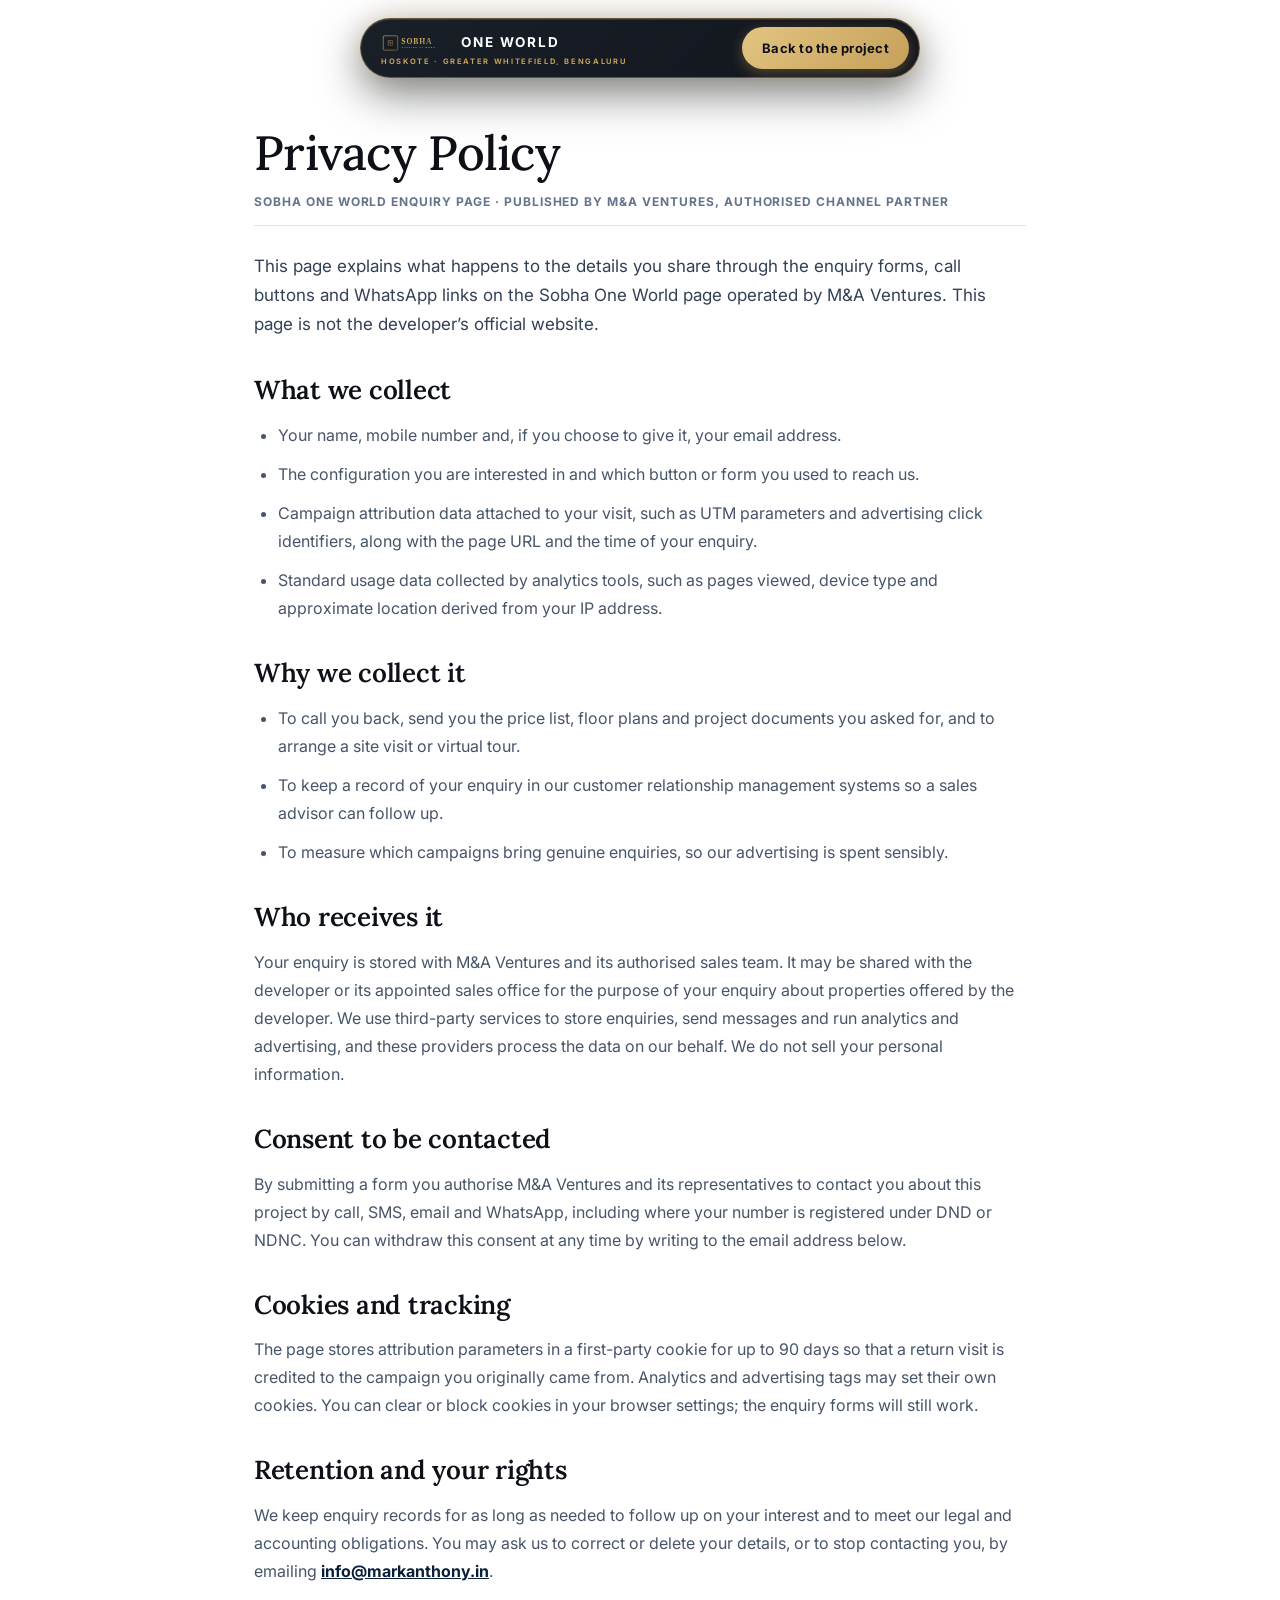
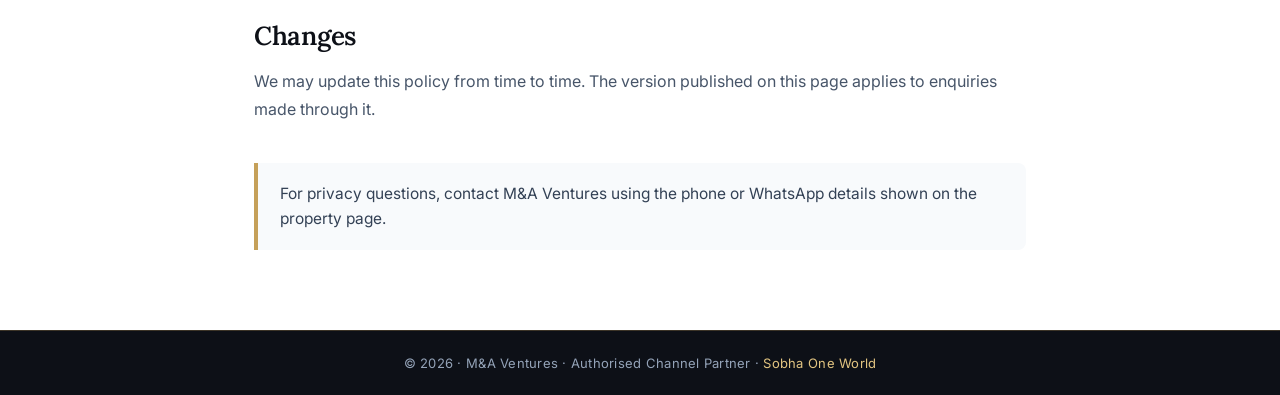
==== privacy-policy.html @ 135b9d9a "first commit" ====
<!DOCTYPE html>
<html lang="en-IN">
<head>
  <meta charset="UTF-8">
  <meta name="viewport" content="width=device-width, initial-scale=1.0">
  <meta name="theme-color" content="#12151c">
  <meta name="description" content="Privacy policy for enquiries submitted through this property information page. Published by M&amp;A Ventures, Authorised Channel Partner for Sobha One World.">
  <title>Privacy Policy | Sobha One World · M&amp;A Ventures</title>
  <link rel="preconnect" href="https://fonts.googleapis.com">
  <link rel="preconnect" href="https://fonts.gstatic.com" crossorigin>
  <link rel="stylesheet" href="https://fonts.googleapis.com/css2?family=Inter:wght@400;500;600;700&family=Lora:ital,wght@0,400;0,500;0,600;0,700;1,400;1,600&display=swap">
  <style>
    :root {
      --navy: #151b24;
      --navy-dark: #0d1017;
      --gold: #c5a059;
      --gold-light: #e2c481;
      --gold-deep: #b38f4d;
      --serif: "Lora", Georgia, "Times New Roman", serif;
      --sans: "Inter", -apple-system, BlinkMacSystemFont, "Segoe UI", Roboto, sans-serif;
    }

    *, *::before, *::after {
      box-sizing: border-box;
    }

    /* Hide scrollbars across all browsers */
    html,
    body {
      scrollbar-width: none !important;
      -ms-overflow-style: none !important;
    }

    ::-webkit-scrollbar,
    *::-webkit-scrollbar,
    html::-webkit-scrollbar,
    body::-webkit-scrollbar {
      display: none !important;
      width: 0 !important;
      height: 0 !important;
    }

    body {
      margin: 0;
      padding: 0;
      background-color: #ffffff;
      color: #24364b;
      min-height: 100vh;
      display: flex;
      flex-direction: column;
      font-family: var(--sans);
      -webkit-font-smoothing: antialiased;
      -moz-osx-font-smoothing: grayscale;
    }

    /* ==========================================================================
       Compact Floating Capsule Navbar (Exact 60px height matching landing page)
       ========================================================================== */
    .capsule-header {
      position: fixed;
      top: 18px;
      left: 50%;
      transform: translateX(-50%);
      z-index: 1000;
      width: min(560px, calc(100% - 24px));
      pointer-events: auto;
    }

    .capsule-shell {
      display: flex;
      align-items: center;
      justify-content: space-between;
      gap: 18px;
      height: 60px;
      padding: 0 10px 0 20px;
      border-radius: 9999px;
      background: linear-gradient(135deg, rgba(21, 27, 36, 0.98) 0%, rgba(13, 16, 23, 0.98) 100%);
      border: 1.5px solid rgba(197, 160, 89, 0.45);
      box-shadow:
        0 16px 44px rgba(6, 9, 14, 0.5),
        0 0 24px rgba(197, 160, 89, 0.25),
        inset 0 1px 0 rgba(255, 255, 255, 0.12);
      backdrop-filter: blur(20px);
      -webkit-backdrop-filter: blur(20px);
    }

    .capsule-brand {
      display: flex;
      flex-direction: column;
      justify-content: center;
      text-decoration: none;
      min-width: 0;
    }

    .brand-title-wrap {
      display: inline-flex;
      align-items: center;
      gap: 8px;
      line-height: 1;
    }

    .brand-sobha-svg {
      width: 72px;
      height: 24px;
      object-fit: contain;
    }

    .brand-project-text {
      font-size: 13.5px;
      font-weight: 700;
      letter-spacing: 0.14em;
      color: #ffffff;
      white-space: nowrap;
    }

    .capsule-subtitle {
      font-family: var(--sans);
      font-size: 7.5px;
      font-weight: 700;
      letter-spacing: 0.22em;
      text-transform: uppercase;
      color: #c5a059;
      line-height: 1;
      margin-top: 3px;
      white-space: nowrap;
      overflow: hidden;
      text-overflow: ellipsis;
    }

    .capsule-back-btn {
      display: inline-flex;
      align-items: center;
      justify-content: center;
      height: 42px;
      padding: 0 20px;
      border-radius: 9999px;
      background: linear-gradient(135deg, var(--gold-light) 0%, var(--gold) 100%);
      color: var(--navy-dark);
      font-family: var(--sans);
      font-size: 13px;
      font-weight: 700;
      letter-spacing: 0.02em;
      text-decoration: none;
      white-space: nowrap;
      flex-shrink: 0;
      box-shadow: 0 4px 14px rgba(197, 160, 89, 0.35);
      transition: transform 0.2s ease, box-shadow 0.2s ease, filter 0.2s ease;
    }

    .capsule-back-btn:hover,
    .capsule-back-btn:focus-visible {
      transform: translateY(-1px);
      filter: brightness(1.05);
      box-shadow: 0 6px 18px rgba(197, 160, 89, 0.5);
      outline: none;
    }

    /* Centered Privacy Policy Content */
    .privacy-content-wrap {
      flex: 1 0 auto;
      max-width: 820px;
      width: 100%;
      margin: 0 auto;
      padding: 125px 24px 64px;
      box-sizing: border-box;
    }

    .privacy-heading {
      font-family: var(--serif);
      font-size: clamp(38px, 5.2vw, 48px);
      font-weight: 500;
      color: var(--navy-dark);
      letter-spacing: -0.015em;
      line-height: 1.18;
      margin: 0 0 12px;
    }

    .privacy-eyebrow {
      font-size: 12px;
      font-weight: 700;
      letter-spacing: 0.08em;
      text-transform: uppercase;
      color: #64748b;
      margin: 0 0 26px;
      padding-bottom: 16px;
      border-bottom: 1px solid rgba(197, 160, 89, 0.3);
    }

    .privacy-intro {
      font-size: 17px;
      line-height: 1.72;
      color: #334155;
      margin: 0 0 32px;
    }

    .policy-section {
      margin-top: 34px;
    }

    .policy-section h2 {
      font-family: var(--serif);
      font-size: clamp(22px, 3.2vw, 26px);
      font-weight: 600;
      color: var(--navy-dark);
      letter-spacing: -0.01em;
      margin: 0 0 14px;
      line-height: 1.3;
    }

    .policy-section p {
      font-size: 16px;
      line-height: 1.75;
      color: #475569;
      margin: 0 0 16px;
    }

    .policy-section ul {
      margin: 0 0 20px;
      padding-left: 24px;
    }

    .policy-section li {
      font-size: 16px;
      line-height: 1.75;
      color: #475569;
      margin-bottom: 11px;
    }

    .policy-contact-box {
      margin-top: 40px;
      padding: 18px 22px;
      background: #f8fafc;
      border-left: 4px solid var(--gold);
      border-radius: 0 8px 8px 0;
      font-size: 15.5px;
      line-height: 1.65;
      color: #334155;
    }

    /* Footer */
    .privacy-footer {
      flex-shrink: 0;
      background: var(--navy-dark);
      color: #94a3b8;
      padding: 24px 20px;
      text-align: center;
      font-size: 13px;
      letter-spacing: 0.02em;
      border-top: 1px solid rgba(197, 160, 89, 0.25);
    }

    .privacy-footer a {
      color: var(--gold-light);
      text-decoration: none;
    }

    .privacy-footer a:hover {
      text-decoration: underline;
    }

    /* Responsive */
    @media (max-width: 600px) {
      .capsule-header {
        top: 10px;
        width: calc(100% - 16px);
      }

      .capsule-shell {
        height: 52px;
        padding: 0 8px 0 14px;
        gap: 12px;
      }

      .brand-sobha-svg {
        width: 60px;
        height: 20px;
      }

      .brand-project-text {
        font-size: 11.5px;
      }

      .capsule-subtitle {
        font-size: 6px;
        font-weight: 700;
        letter-spacing: 0.14em;
        color: #c5a059;
      }

      .capsule-back-btn {
        height: 36px;
        padding: 0 14px;
        font-size: 11.5px;
      }

      .privacy-content-wrap {
        padding: 95px 18px 48px;
      }

      .privacy-heading {
        font-size: 32px;
      }

      .privacy-intro {
        font-size: 15.5px;
      }

      .policy-section h2 {
        font-size: 21px;
      }

      .policy-section p,
      .policy-section li {
        font-size: 15px;
      }
    }
  </style>
</head>
<body>

  <!-- Centered Navbar: Sobha One World address + Back to project button (Exact 60px height) -->
  <header class="capsule-header">
    <div class="capsule-shell">
      <a class="capsule-brand" href="./" aria-label="Back to Sobha One World property page">
        <div class="brand-title-wrap">
          <img class="brand-sobha-svg" src="assets/sobha-logo.svg" alt="SOBHA" aria-hidden="true" width="72" height="24">
          <span class="brand-project-text">ONE WORLD</span>
        </div>
        <span class="capsule-subtitle">HOSKOTE · GREATER WHITEFIELD, BENGALURU</span>
      </a>
      <a class="capsule-back-btn" href="./">Back to the project</a>
    </div>
  </header>

  <!-- Centered Privacy Policy Content with enhanced readability font sizing -->
  <main class="privacy-content-wrap">
    <h1 class="privacy-heading">Privacy Policy</h1>
    <p class="privacy-eyebrow">SOBHA ONE WORLD ENQUIRY PAGE · PUBLISHED BY M&amp;A VENTURES, AUTHORISED CHANNEL PARTNER</p>
    <p class="privacy-intro">This page explains what happens to the details you share through the enquiry forms, call buttons and WhatsApp links on the Sobha One World page operated by M&amp;A Ventures. This page is not the developer’s official website.</p>

    <section class="policy-section">
      <h2>What we collect</h2>
      <ul>
        <li>Your name, mobile number and, if you choose to give it, your email address.</li>
        <li>The configuration you are interested in and which button or form you used to reach us.</li>
        <li>Campaign attribution data attached to your visit, such as UTM parameters and advertising click identifiers, along with the page URL and the time of your enquiry.</li>
        <li>Standard usage data collected by analytics tools, such as pages viewed, device type and approximate location derived from your IP address.</li>
      </ul>
    </section>

    <section class="policy-section">
      <h2>Why we collect it</h2>
      <ul>
        <li>To call you back, send you the price list, floor plans and project documents you asked for, and to arrange a site visit or virtual tour.</li>
        <li>To keep a record of your enquiry in our customer relationship management systems so a sales advisor can follow up.</li>
        <li>To measure which campaigns bring genuine enquiries, so our advertising is spent sensibly.</li>
      </ul>
    </section>

    <section class="policy-section">
      <h2>Who receives it</h2>
      <p>Your enquiry is stored with M&amp;A Ventures and its authorised sales team. It may be shared with the developer or its appointed sales office for the purpose of your enquiry about properties offered by the developer. We use third-party services to store enquiries, send messages and run analytics and advertising, and these providers process the data on our behalf. We do not sell your personal information.</p>
    </section>

    <section class="policy-section">
      <h2>Consent to be contacted</h2>
      <p>By submitting a form you authorise M&amp;A Ventures and its representatives to contact you about this project by call, SMS, email and WhatsApp, including where your number is registered under DND or NDNC. You can withdraw this consent at any time by writing to the email address below.</p>
    </section>

    <section class="policy-section">
      <h2>Cookies and tracking</h2>
      <p>The page stores attribution parameters in a first-party cookie for up to 90 days so that a return visit is credited to the campaign you originally came from. Analytics and advertising tags may set their own cookies. You can clear or block cookies in your browser settings; the enquiry forms will still work.</p>
    </section>

    <section class="policy-section">
      <h2>Retention and your rights</h2>
      <p>We keep enquiry records for as long as needed to follow up on your interest and to meet our legal and accounting obligations. You may ask us to correct or delete your details, or to stop contacting you, by emailing <a style="color: #0a203a; font-weight: 700; text-decoration: underline;" href="mailto:info@markanthony.in">info@markanthony.in</a>.</p>
    </section>

    <section class="policy-section">
      <h2>Changes</h2>
      <p>We may update this policy from time to time. The version published on this page applies to enquiries made through it.</p>
    </section>

    <p class="policy-contact-box">For privacy questions, contact M&amp;A Ventures using the phone or WhatsApp details shown on the property page.</p>
  </main>

  <!-- Clean Branded Footer -->
  <footer class="privacy-footer">
    &copy; <span id="policy-year">2026</span> · M&amp;A Ventures · Authorised Channel Partner · <a href="./">Sobha One World</a>
  </footer>

  <script>
    (() => {
      "use strict";
      const yr = document.getElementById("policy-year");
      if (yr) yr.textContent = new Date().getFullYear();
    })();
  </script>
</body>
</html>
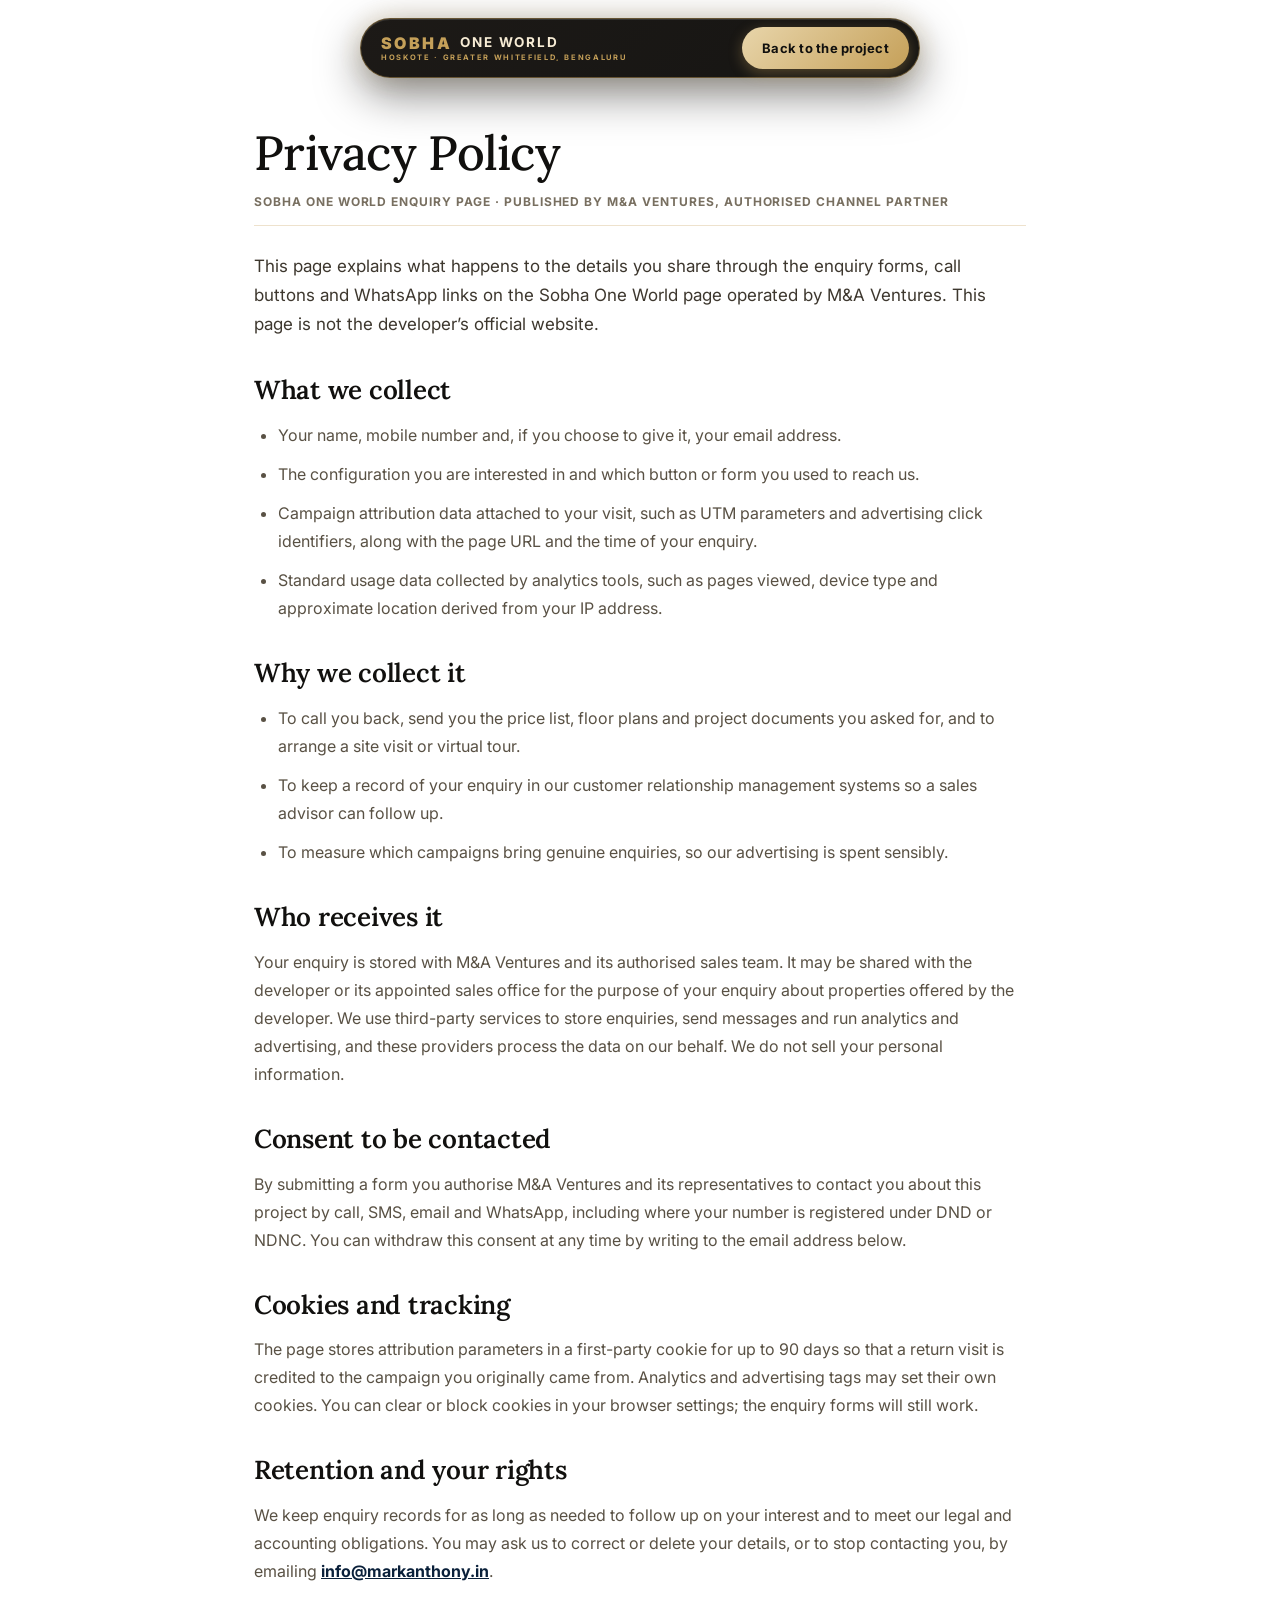
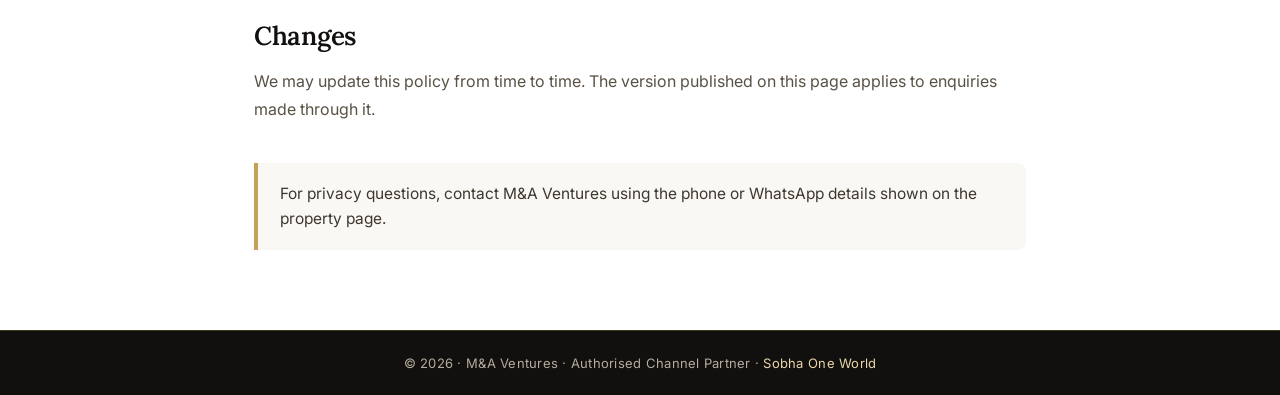
==== commit 2b57c3ac: "landing page for Sobha One World with official theme and verified data" ====
--- a/privacy-policy.html
+++ b/privacy-policy.html
@@ -3,7 +3,7 @@
 <head>
   <meta charset="UTF-8">
   <meta name="viewport" content="width=device-width, initial-scale=1.0">
-  <meta name="theme-color" content="#12151c">
+  <meta name="theme-color" content="#11100e">
   <meta name="description" content="Privacy policy for enquiries submitted through this property information page. Published by M&amp;A Ventures, Authorised Channel Partner for Sobha One World.">
   <title>Privacy Policy | Sobha One World · M&amp;A Ventures</title>
   <link rel="preconnect" href="https://fonts.googleapis.com">
@@ -11,10 +11,10 @@
   <link rel="stylesheet" href="https://fonts.googleapis.com/css2?family=Inter:wght@400;500;600;700&family=Lora:ital,wght@0,400;0,500;0,600;0,700;1,400;1,600&display=swap">
   <style>
     :root {
-      --navy: #151b24;
-      --navy-dark: #0d1017;
+      --charcoal: #181613;
+      --charcoal-dark: #11100e;
       --gold: #c5a059;
-      --gold-light: #e2c481;
+      --gold-light: #e8d5aa;
       --gold-deep: #b38f4d;
       --serif: "Lora", Georgia, "Times New Roman", serif;
       --sans: "Inter", -apple-system, BlinkMacSystemFont, "Segoe UI", Roboto, sans-serif;
@@ -44,7 +44,7 @@
       margin: 0;
       padding: 0;
       background-color: #ffffff;
-      color: #24364b;
+      color: #2c2721;
       min-height: 100vh;
       display: flex;
       flex-direction: column;
@@ -74,10 +74,10 @@
       height: 60px;
       padding: 0 10px 0 20px;
       border-radius: 9999px;
-      background: linear-gradient(135deg, rgba(21, 27, 36, 0.98) 0%, rgba(13, 16, 23, 0.98) 100%);
+      background: linear-gradient(135deg, rgba(24, 21, 18, 0.98) 0%, rgba(17, 16, 14, 0.98) 100%);
       border: 1.5px solid rgba(197, 160, 89, 0.45);
       box-shadow:
-        0 16px 44px rgba(6, 9, 14, 0.5),
+        0 16px 44px rgba(15, 14, 12, 0.5),
         0 0 24px rgba(197, 160, 89, 0.25),
         inset 0 1px 0 rgba(255, 255, 255, 0.12);
       backdrop-filter: blur(20px);
@@ -99,17 +99,21 @@
       line-height: 1;
     }
 
-    .brand-sobha-svg {
-      width: 72px;
-      height: 24px;
-      object-fit: contain;
+    .brand-builder-text {
+      font-size: 16px;
+      font-weight: 900;
+      letter-spacing: 0.15em;
+      color: #c5a059;
+      text-transform: uppercase;
+      white-space: nowrap;
     }
 
     .brand-project-text {
       font-size: 13.5px;
       font-weight: 700;
       letter-spacing: 0.14em;
-      color: #ffffff;
+      color: #f7ecd5;
+      text-transform: uppercase;
       white-space: nowrap;
     }
 
@@ -135,7 +139,7 @@
       padding: 0 20px;
       border-radius: 9999px;
       background: linear-gradient(135deg, var(--gold-light) 0%, var(--gold) 100%);
-      color: var(--navy-dark);
+      color: var(--charcoal-dark);
       font-family: var(--sans);
       font-size: 13px;
       font-weight: 700;
@@ -169,7 +173,7 @@
       font-family: var(--serif);
       font-size: clamp(38px, 5.2vw, 48px);
       font-weight: 500;
-      color: var(--navy-dark);
+      color: var(--charcoal-dark);
       letter-spacing: -0.015em;
       line-height: 1.18;
       margin: 0 0 12px;
@@ -180,7 +184,7 @@
       font-weight: 700;
       letter-spacing: 0.08em;
       text-transform: uppercase;
-      color: #64748b;
+      color: #786f60;
       margin: 0 0 26px;
       padding-bottom: 16px;
       border-bottom: 1px solid rgba(197, 160, 89, 0.3);
@@ -189,7 +193,7 @@
     .privacy-intro {
       font-size: 17px;
       line-height: 1.72;
-      color: #334155;
+      color: #3d372e;
       margin: 0 0 32px;
     }
 
@@ -201,7 +205,7 @@
       font-family: var(--serif);
       font-size: clamp(22px, 3.2vw, 26px);
       font-weight: 600;
-      color: var(--navy-dark);
+      color: var(--charcoal-dark);
       letter-spacing: -0.01em;
       margin: 0 0 14px;
       line-height: 1.3;
@@ -210,7 +214,7 @@
     .policy-section p {
       font-size: 16px;
       line-height: 1.75;
-      color: #475569;
+      color: #595144;
       margin: 0 0 16px;
     }
 
@@ -222,26 +226,26 @@
     .policy-section li {
       font-size: 16px;
       line-height: 1.75;
-      color: #475569;
+      color: #595144;
       margin-bottom: 11px;
     }
 
     .policy-contact-box {
       margin-top: 40px;
       padding: 18px 22px;
-      background: #f8fafc;
+      background: #faf8f5;
       border-left: 4px solid var(--gold);
       border-radius: 0 8px 8px 0;
       font-size: 15.5px;
       line-height: 1.65;
-      color: #334155;
+      color: #3d372e;
     }
 
     /* Footer */
     .privacy-footer {
       flex-shrink: 0;
-      background: var(--navy-dark);
-      color: #94a3b8;
+      background: var(--charcoal-dark);
+      color: #b5ac9e;
       padding: 24px 20px;
       text-align: center;
       font-size: 13px;
@@ -271,13 +275,17 @@
         gap: 12px;
       }
 
-      .brand-sobha-svg {
-        width: 60px;
-        height: 20px;
+      .brand-builder-text {
+        font-size: 13.5px;
+        font-weight: 900;
+        letter-spacing: 0.12em;
+        color: #c5a059;
       }
 
       .brand-project-text {
-        font-size: 11.5px;
+        font-size: 11px;
+        letter-spacing: 0.12em;
+        color: #f7ecd5;
       }
 
       .capsule-subtitle {
@@ -323,7 +331,7 @@
     <div class="capsule-shell">
       <a class="capsule-brand" href="./" aria-label="Back to Sobha One World property page">
         <div class="brand-title-wrap">
-          <img class="brand-sobha-svg" src="assets/sobha-logo.svg" alt="SOBHA" aria-hidden="true" width="72" height="24">
+          <span class="brand-builder-text">SOBHA</span>
           <span class="brand-project-text">ONE WORLD</span>
         </div>
         <span class="capsule-subtitle">HOSKOTE · GREATER WHITEFIELD, BENGALURU</span>
